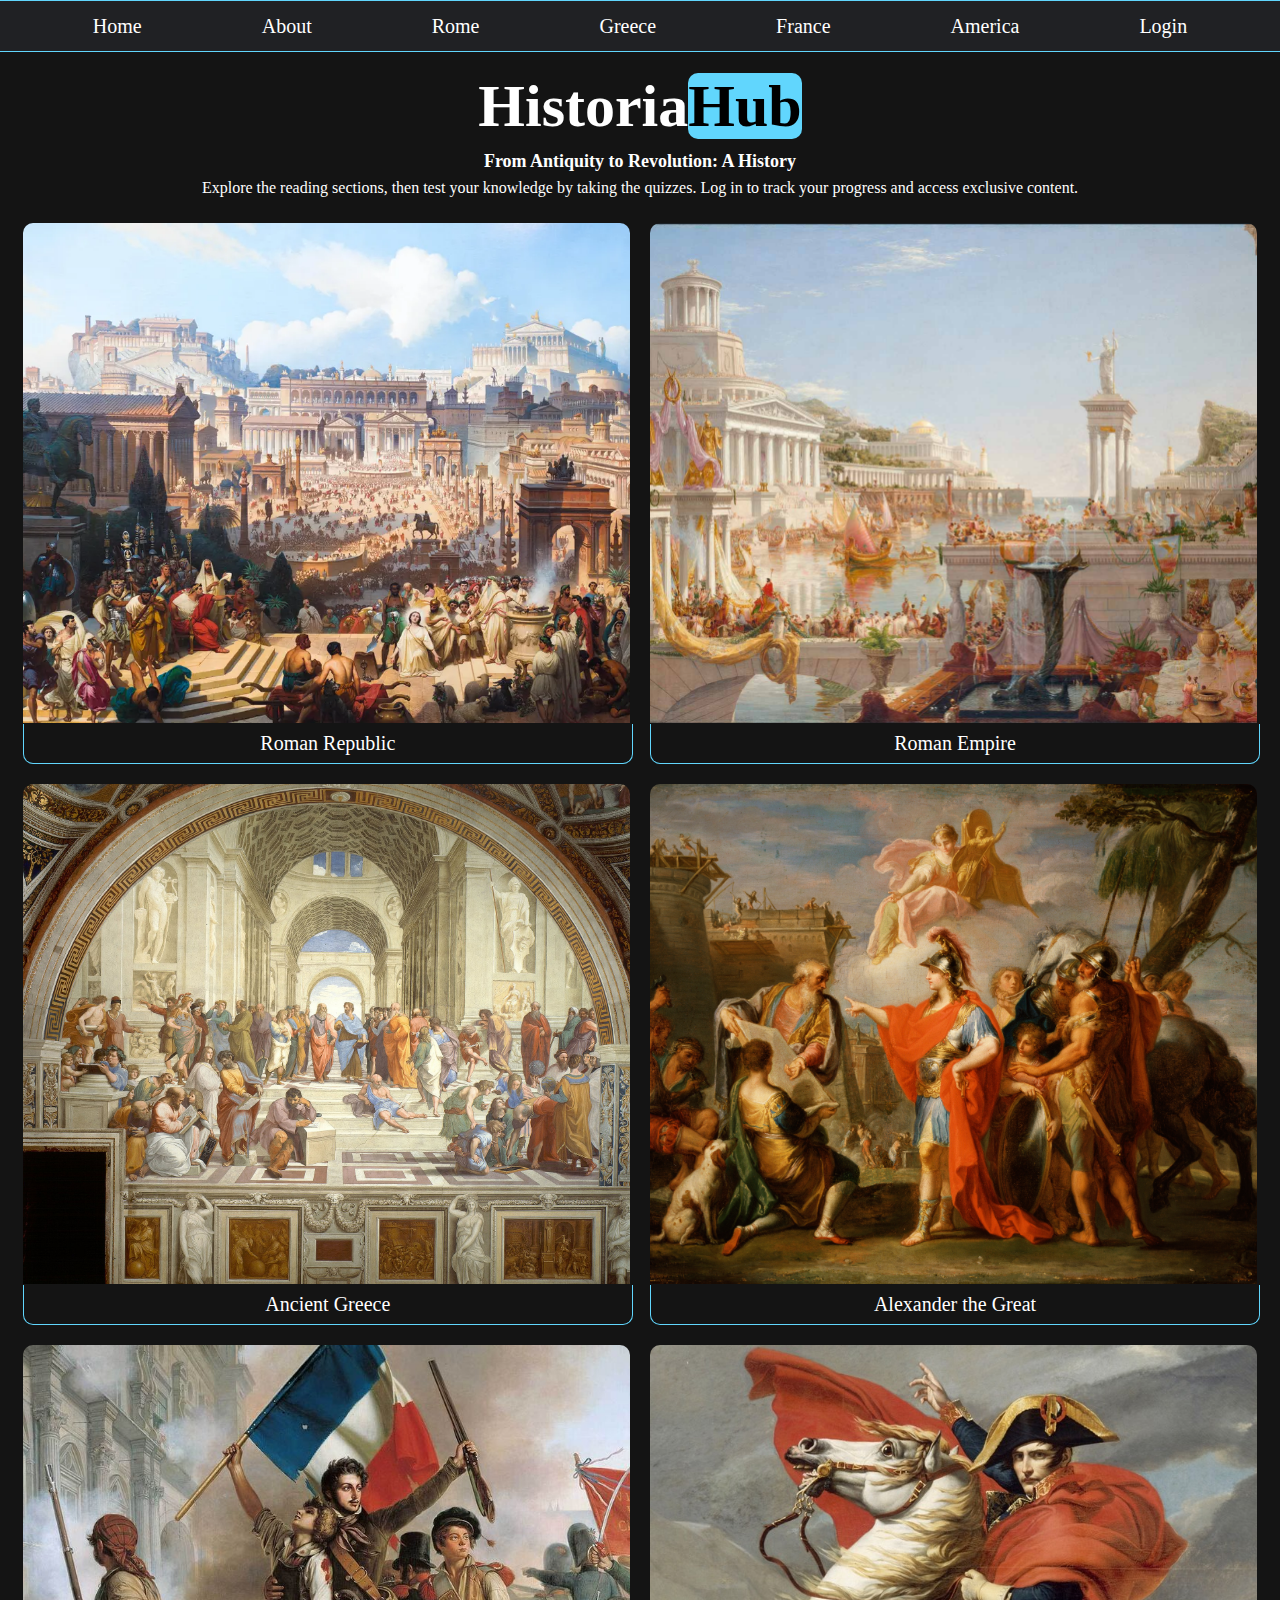
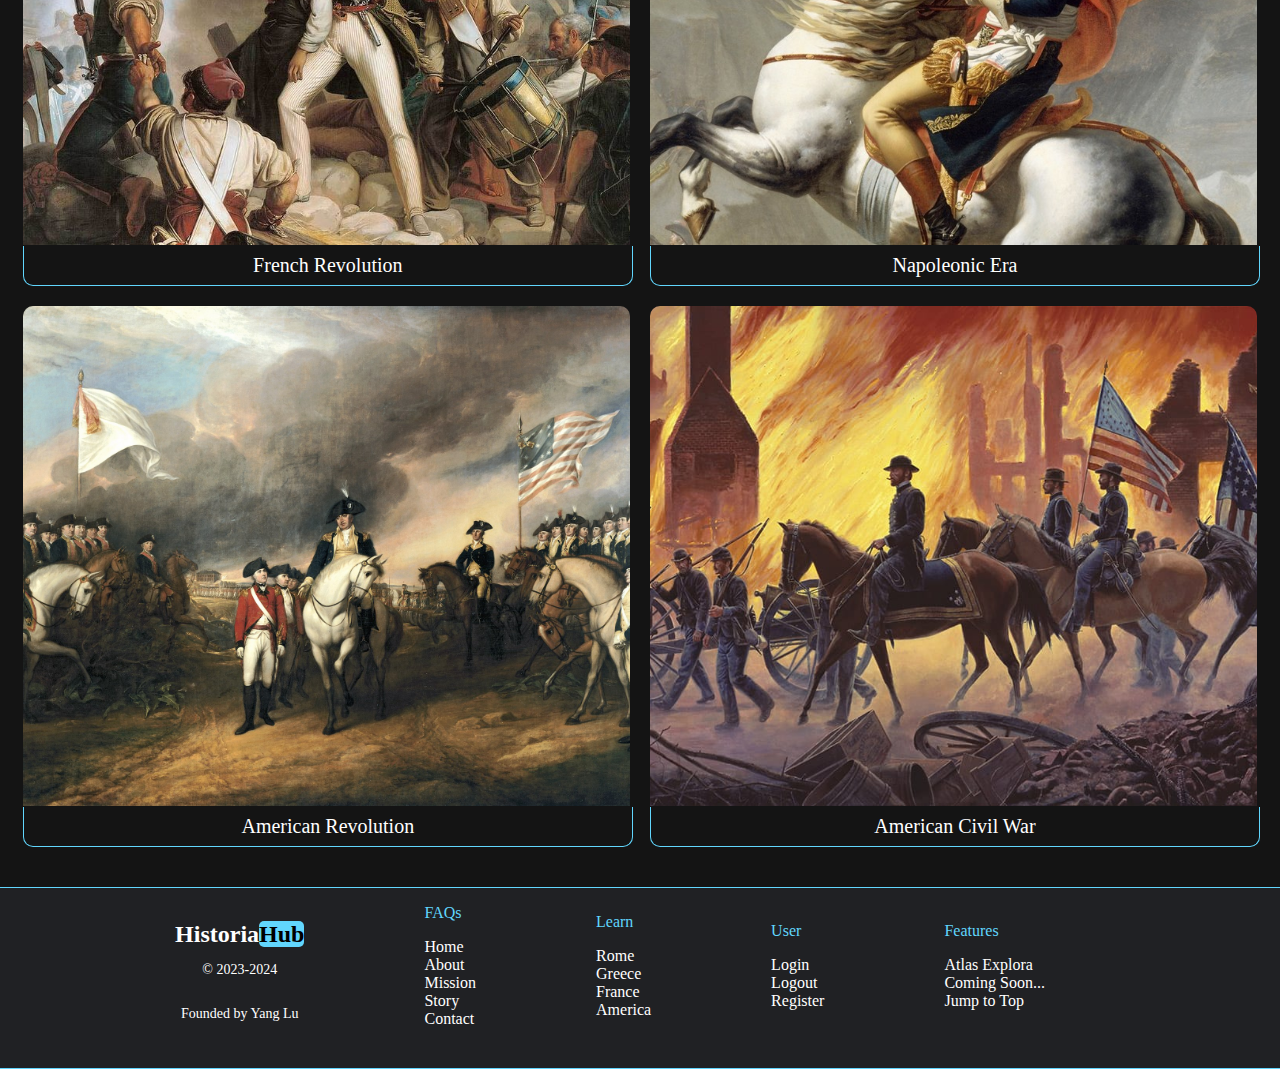
==== index.html @ 6a1b604a "footer progress" ====
<!DOCTYPE html>
<html lang="en">
    <head>
        <title> HistoriaHub </title>
        <link rel="stylesheet" href="style.css">
        <meta charset="UTF-8"> 
        <meta name="viewport" content ="width=device-width, initial-scale=1.0">

    </head>
    <body>
        <div class="container">
            <div class="nav-bar">
                <a href="index.html"> Home </a>
                <a href="about.html">About</a>
                <a href="roman/roman.html"> Rome </a>
                <a href="greek/greek.html"> Greece </a>
                <a href="french/french.html"> France </a>
                <a href="usa/usa.html"> America </a>
                <a href="#"> Login </a>

            </div>

            <div class="title-container">
                <h1 id="historia">Historia<span>Hub</span></h1>
                <h4 id="underabout">From Antiquity to Revolution: A History</h4>
                <p id="descript">Explore the reading sections, then test your knowledge by taking the quizzes. Log in to track your progress and access exclusive content.</p>
            </div>

            <div class="image-container">
                <!-- Rome -->
                <div class="image-wrapper">
                  <a href="roman/roman.html" data-title="Roman Republic">
                    <img src="images/romerepublic.webp" alt="Roman History">
                    <div class="overlay"> Roman Republic</div>
                  </a>
                </div>
                <div class="image-wrapper">
                  <a href="roman/roman.html" data-title="Roman Empire">
                    <img src="images/romanempire.png" alt="Roman History">
                    <div class="overlay"> Roman Empire</div>
                  </a>
                </div>
                <!-- Greece -->
                <div class="image-wrapper">
                  <a href="greek/greek.html" data-title="Ancient Greece">
                    <img src="images/athensschool.jpg" alt="Greek History">
                    <div class="overlay"> Ancient Greece</div>
                  </a>
                </div>
                <div class="image-wrapper">
                  <a href="greek/greek.html" data-title="Alexander the Great">
                    <img src="images/alexander.jpg" alt="Greek History">
                    <div class="overlay">Alexander the Great</div>
                  </a>
                </div>
                <!-- France -->
                <div class="image-wrapper">
                  <a href="french/french.html" data-title="French Revolution">
                    <img src="images/frenchrevolution.jpg" alt="French History">
                    <div class="overlay">French Revolution</div>
                  </a>
                </div>
                <div class="image-wrapper">
                  <a href="french/french.html" data-title="Napoleon Bonaparte">
                    <img src="images/napoleonhorse.jpg" alt="French History">
                    <div class="overlay">Napoleonic Era</div>
                  </a>
                </div>
                <!-- USA -->
                <div class="image-wrapper">
                  <a href="usa/usa.html" data-title="American Revolution">
                    <img src="images/americanrevolution.jpg" alt="American Revolution">
                    <div class="overlay">American Revolution</div>
                  </a>
                </div>
                <div class="image-wrapper">
                  <a href="usa/usa.html" data-title="American Civil War">
                    <img src="images/civilwar.jpg" alt="American Civil War">
                    <div class="overlay">American Civil War</div>
                  </a>
                </div>
        
            </div>

            <div class="footer">
              <div class="logo-section">
                <a id="small-historia" href="index.html">Historia<span>Hub</span></a>
                <p>© 2023-2024</p>
                <p>Founded by Yang Lu</p>
              </div>
              
              <div class="footer-section">
                <p class="footer-title">FAQs</p>
                <a href="index.html">Home</a>
                <a href="about.html">About</a>
                <a href="about.html">Mission</a>
                <a href="about.html">Story</a>
                <a href="about.html">Contact</a>
              </div>

              <div class="footer-section">
                <p class="footer-title">Learn</p>
                <a href="roman/roman.html"> Rome </a>
                <a href="greek/greek.html"> Greece </a>
                <a href="french/french.html"> France </a>
                <a href="usa/usa.html"> America </a>
              </div>

              <div class="footer-section">
                <p class="footer-title">User</p>
                <a href="#">Login</a>
                <a href="#">Logout</a>
                <a href="#">Register</a>
              </div>

              <div class="footer-section">
                <p class="footer-title">Features</p>
                <a href="#">Atlas Explora</a>
                <a href="#">Coming Soon...</a>
                <a href="index.html">Jump to Top</a>
              </div>
              

            </div>

        </div>

        <script src="script.js"></script>
    </body>


</html>
---- style.css ----
body{
    background-color: #141414;
    font-family: Times New Roman;
    margin: 0;
    padding: 0;
}


.nav-bar{
    color: white;
    display: flex;
    justify-content: center;
    align-items: center;
    background-color: rgb(32, 33, 36);
    margin: 0px;
    padding: 0;
    width: 100%;
    height: 50px;
    border: 1px solid rgb(97, 214, 253);
    border-left: none;
    border-right: none;

}

.nav-bar a{
    margin-left: 50px;
    margin-right: 50px;
    font-size: 20px;
    padding: 10px;
    color: white; 
    text-decoration: none; /*remove underline*/
    border-radius: 10px;
}

@media screen and (max-width: 768px) {
  .nav-bar a {
    margin: 10px;
    font-size: 16px;
    padding: 8px;
  }
  .nav-bar {
    flex-wrap: wrap;
    height: auto;
  }
}

active,.nav-bar a:hover{
    background-color:rgb(97, 214, 253);
    color: black;
}

.title{
  text-align: left;
  display: flex;
  justify-content: center;
  align-items: center;
  color: white;
}

.title-container{
    text-align: center;
    justify-content: center;
    align-items: center;
    color: white;
    padding-top: 0;
    margin-top: -20px;
    
}

#historia{
    font-size: 60px;
    color: white;
    margin-bottom: 10px;
}

#historia span{
    background-color: rgb(97, 214, 253);
    color: black;
    border-radius: 10px;
}

#underabout{
    margin-top: 0;
    margin-bottom: 0;
    font-size: 18px;
}

#descript{
  margin-top: 7px;
  font-size: 16px;
}

.container {
    margin: 0;
    padding: 0;
  }
  
  .image-container {
    display: flex;
    flex-wrap: wrap;
    justify-content: center;
    align-items: flex-start;
    margin-bottom: 30px;
  }
  
  .image-wrapper {
    position: relative;
    width: 49%;
    padding: 10px;
    box-sizing: border-box;
    text-align: center;
    text-decoration: none;
    transition: transform 0.5s;
    
  }
  
  .image-wrapper img {
    max-width: 100%;
    max-height: 100%;
    object-fit: cover;
    width: 100%;
    height: 500px;
    border-radius: 10px 10px 0px 0px;
    transition: filter 0.5s;
    
  }
  
  .image-wrapper:hover img {
    filter: brightness(130%);
  }

  .image-wrapper:hover{
    transform: scale(1.025);
    
  }

  .image-wrapper a{
    text-decoration: none;
    transition: transform 0.5s;
  }
  
  .overlay {
    position: relative;
    bottom: 0;
    width: 97.5%;
    height: 10%;
    background-color: transparent;
    border: 1px solid rgb(97, 214, 253);
    color: white;
    padding: 8px;
    font-size: 20px;
    border-radius: 0px 0px 10px 10px;
    display: flex;
    align-items: center;
    justify-content: center;
    text-align: center;
    margin-top: -3px;
    border-top: none;
    
}

.image-wrapper:hover .overlay {
    color: rgb(97, 214, 253);
  }
  
  /* ABOUT SECTION */

#main-about{
  margin-left: 130px;
  font-size: 38px;
  color: rgb(97, 214, 253);
  padding-top: 0;
  padding-bottom: 0;
  margin-top: -20px;
}

.about-title{
    text-align: left;
    color: rgb(97, 214, 253);
    line-height: 1;
    font-size: 33px;
}

.about-us{
  margin-left: 130px;
  margin-right: 130px;
  color: white;
  font-size: 18px;
  margin-bottom: 70px;
  margin-top: -20px;
  line-height: 2; /* double spacing */
}

.incentives, .contact{
  line-height: 1;
}

/* END OF ABOUT SECTION */

/* FOOTER SECTION */

.footer{
  background-color: rgb(32, 33, 36);
  display: flex;
  justify-content: center;
  align-items: center;
  border: 1px solid rgb(97, 214, 253);
  border-left: none;
  border-right: none;
}

.footer-section{
  display: flex;
  flex-direction: column;
  justify-content: center;
  align-items: left;
  height: 100%;
  margin-right: 60px;
  margin-left: 60px;
  margin-bottom: 40px;
  color: white;
  
  
}

.footer-section a{
  color: white;
  text-decoration: none;
}

.footer-section a:hover{
  color: rgb(97, 214, 253);
  
}

.footer-title{
  color: rgb(97, 214, 253);
  
}

.logo-section{
  align-items: center;
  display: flex;
  flex-direction: column;
  color: white;
  margin-right: 60px;
  font-size: 14px;
}

#small-historia{
  font-size: 24px;
  color: white;
  text-decoration: none;
  font-weight: bold;
}

#small-historia span{
  background-color: rgb(97, 214, 253);
  color: black;
  border-radius: 5px;
  
}


/* END OF FOOTER SECTION */
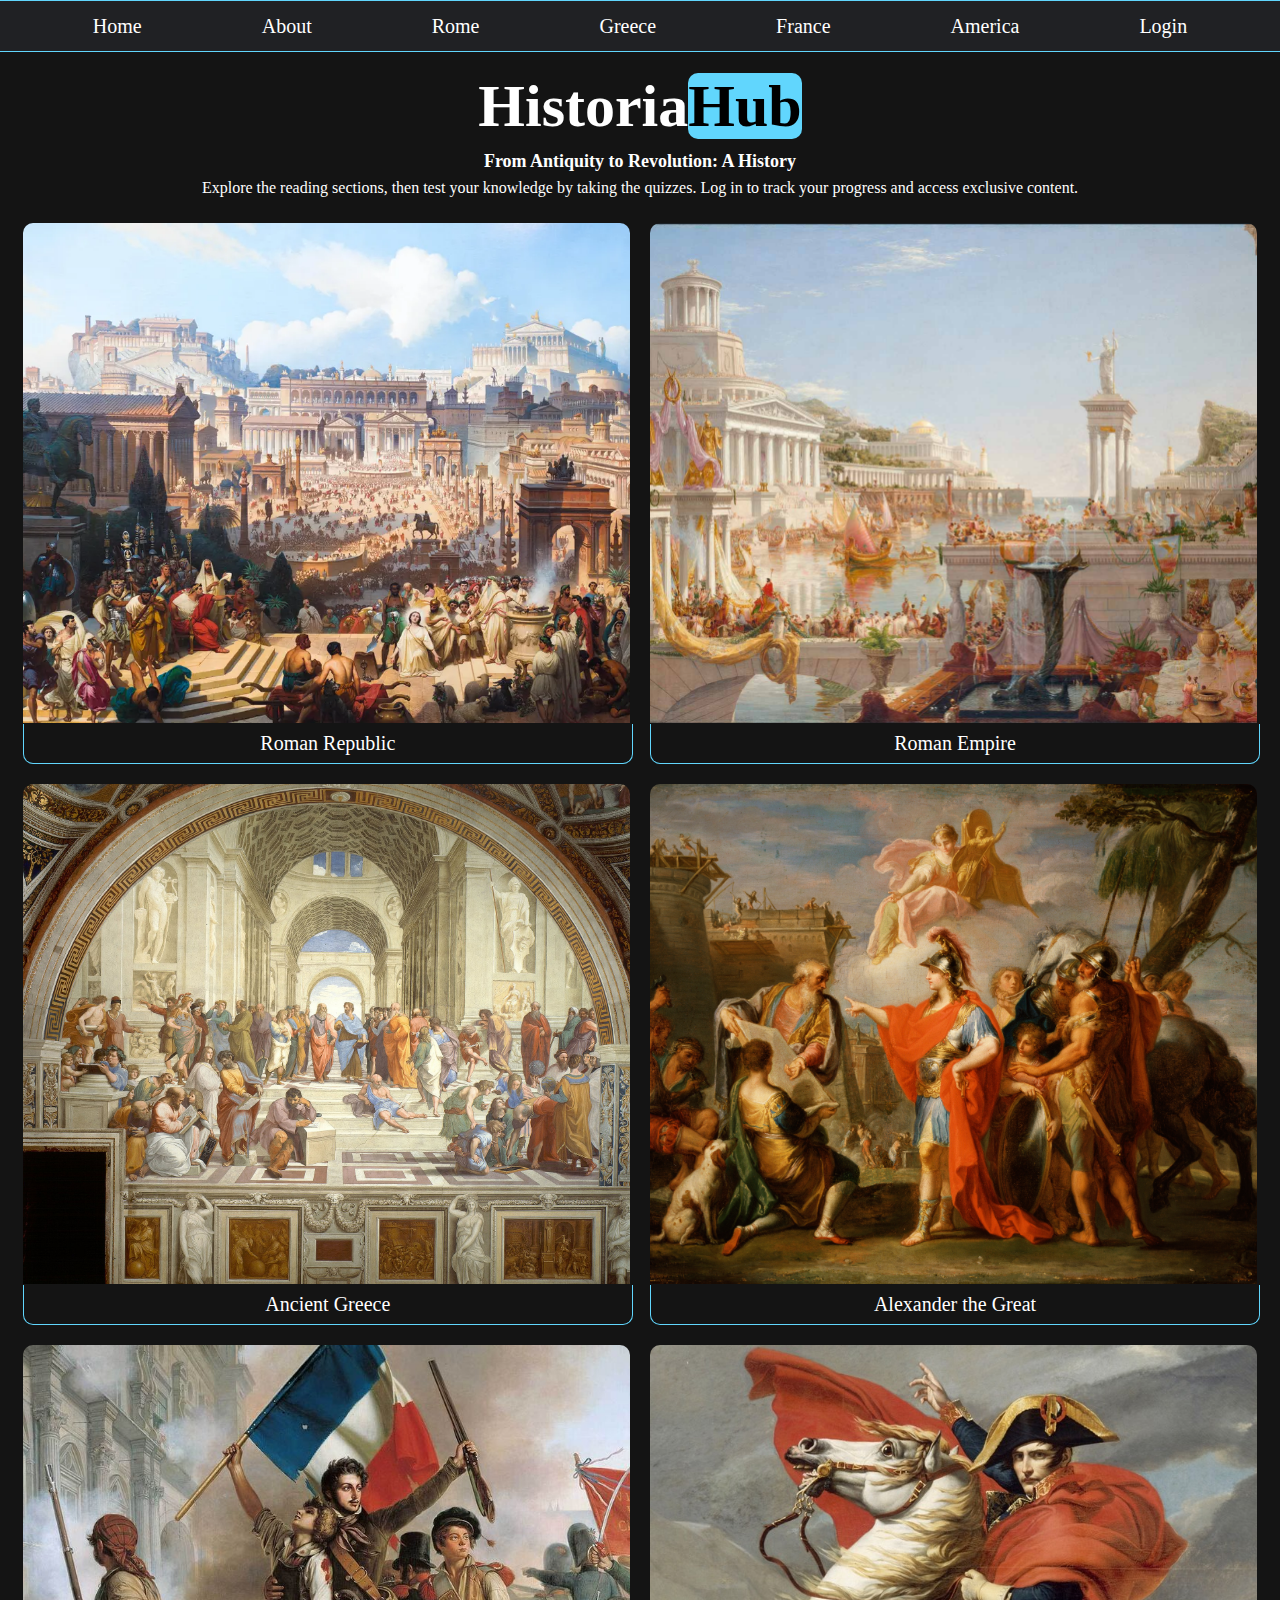
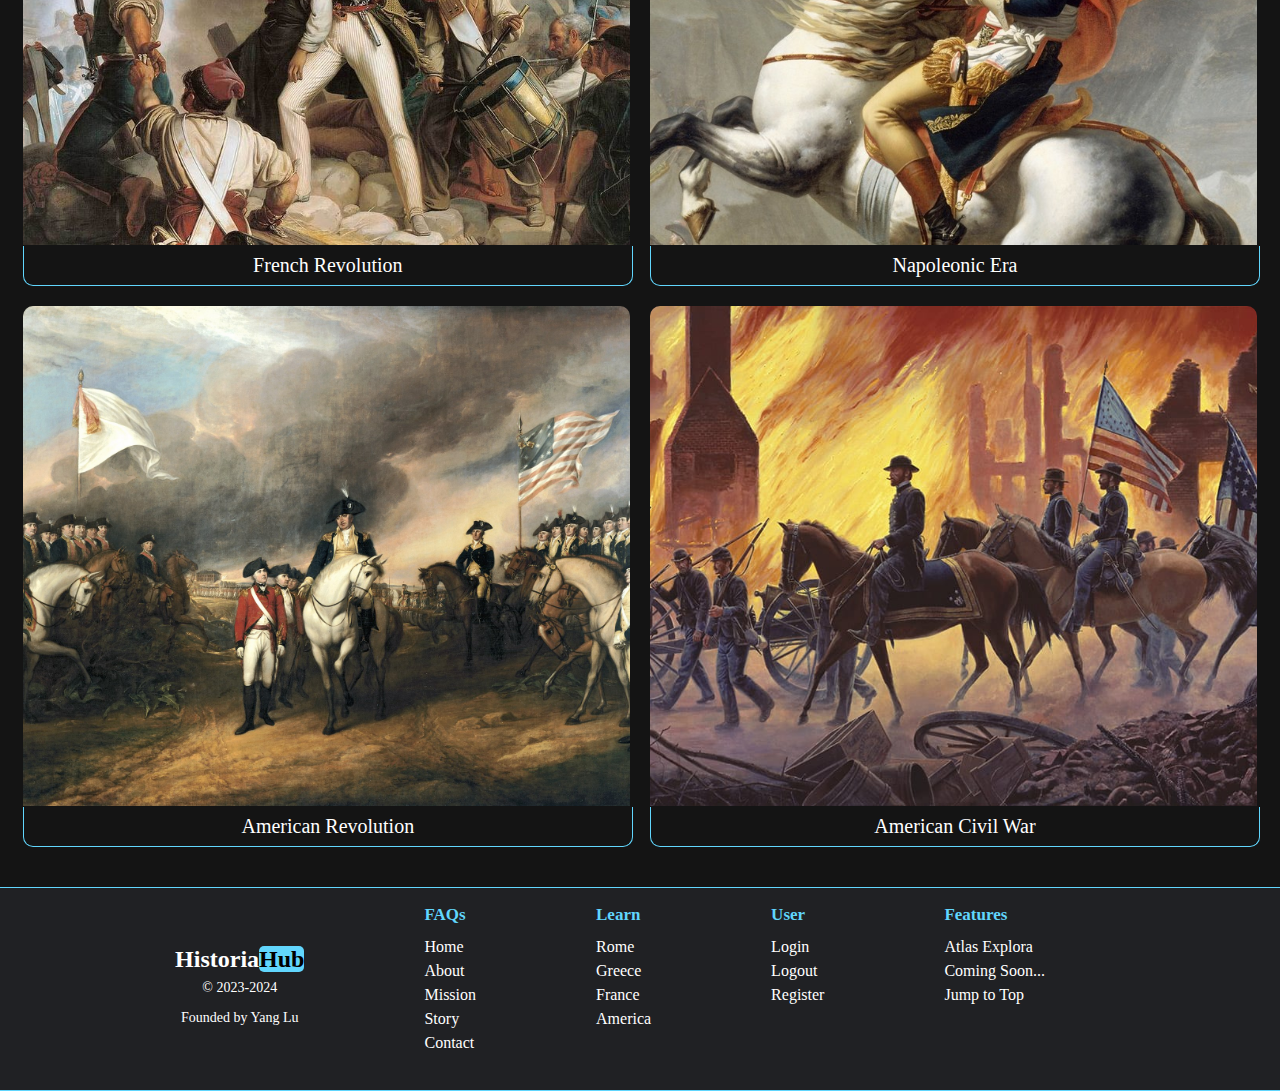
==== commit 4f73a155: "fin footer" ====
--- a/index.html
+++ b/index.html
@@ -115,7 +115,7 @@
 
               <div class="footer-section">
                 <p class="footer-title">Features</p>
-                <a href="#">Atlas Explora</a>
+                <a id="atlas-explora" href="#">Atlas Explora</a>
                 <a href="#">Coming Soon...</a>
                 <a href="index.html">Jump to Top</a>
               </div>
--- a/style.css
+++ b/style.css
@@ -203,7 +203,8 @@
   background-color: rgb(32, 33, 36);
   display: flex;
   justify-content: center;
-  align-items: center;
+  /* align-items: center; */
+  
   border: 1px solid rgb(97, 214, 253);
   border-left: none;
   border-right: none;
@@ -212,20 +213,21 @@
 .footer-section{
   display: flex;
   flex-direction: column;
-  justify-content: center;
   align-items: left;
   height: 100%;
   margin-right: 60px;
   margin-left: 60px;
-  margin-bottom: 40px;
-  color: white;
-  
+  margin-bottom: 35px;
+  color: white;
+  margin-top: 0px;
   
 }
 
 .footer-section a{
   color: white;
   text-decoration: none;
+  margin-top: 3px;
+  margin-bottom: 3px;
 }
 
 .footer-section a:hover{
@@ -235,16 +237,25 @@
 
 .footer-title{
   color: rgb(97, 214, 253);
-  
+  margin-bottom: 10px;
+  font-size: 17px;
+  font-weight: bold;
 }
 
 .logo-section{
   align-items: center;
   display: flex;
+  justify-content: center;
   flex-direction: column;
   color: white;
   margin-right: 60px;
   font-size: 14px;
+  
+}
+
+.logo-section p{
+  margin-top: 7px;
+  margin-bottom: 7px;
 }
 
 #small-historia{
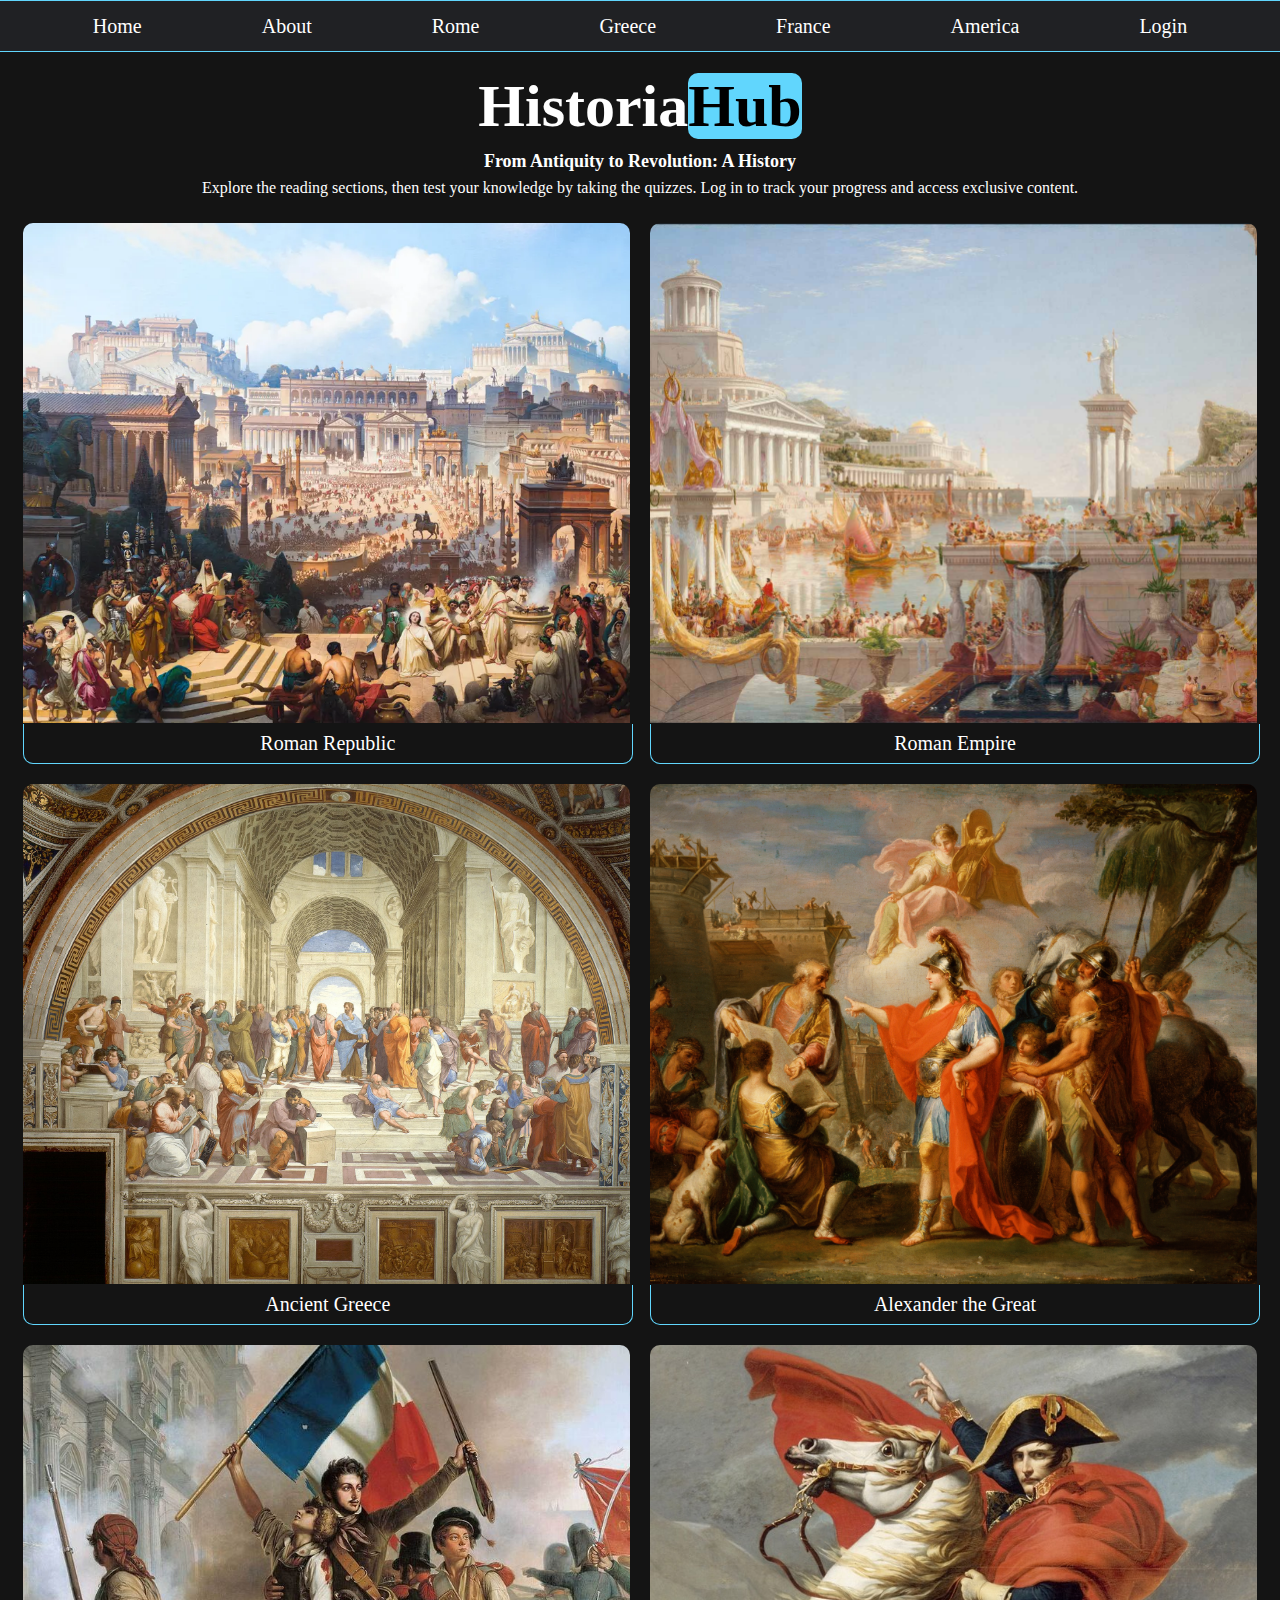
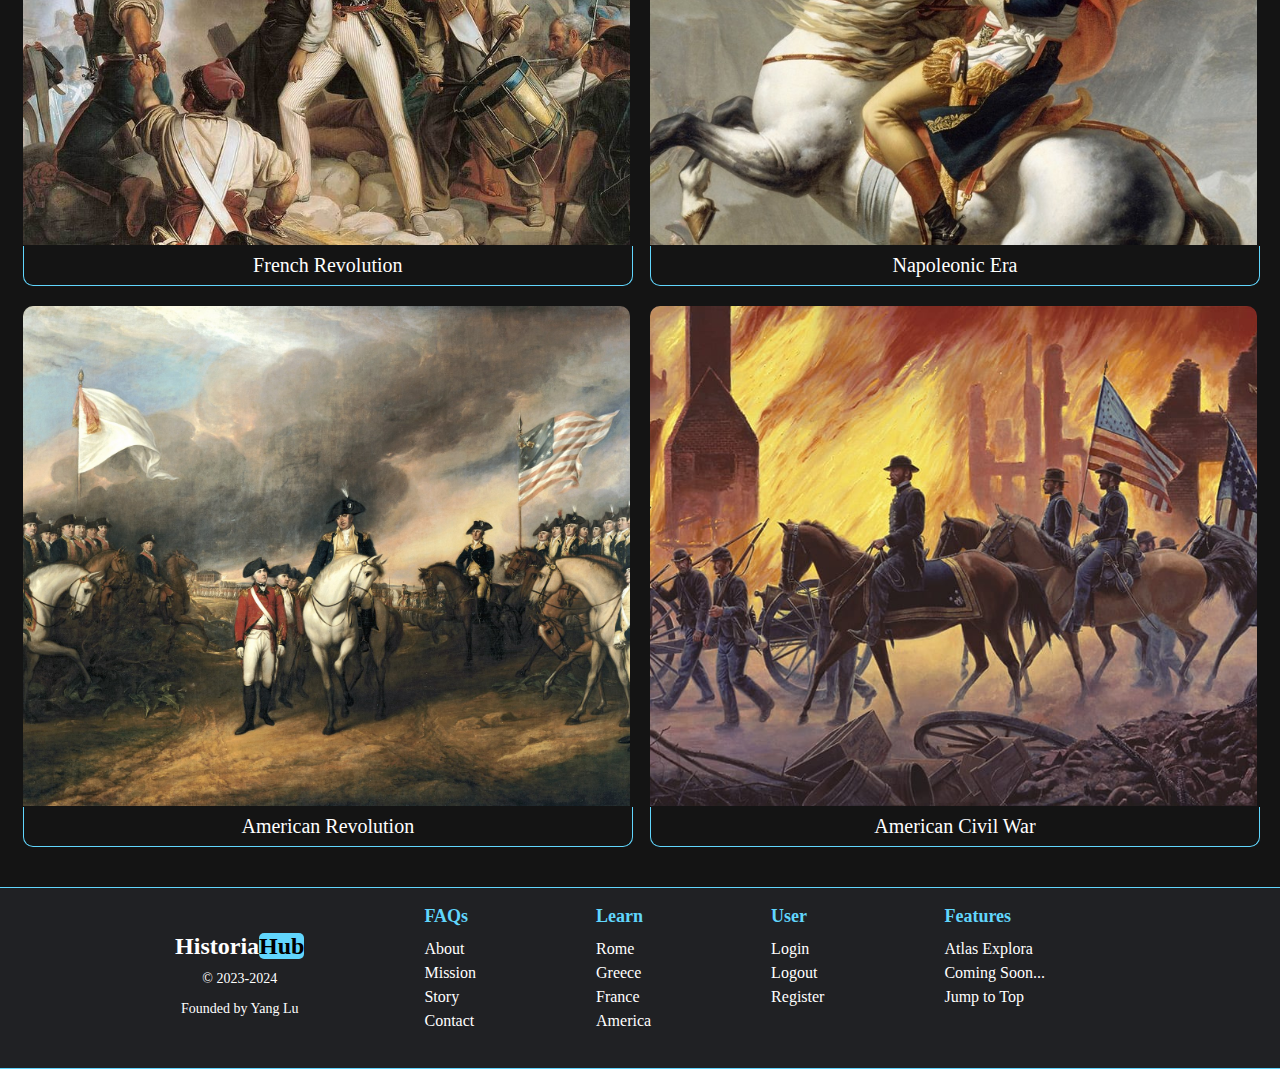
==== commit 1dcc537d: "added sections href" ====
--- a/index.html
+++ b/index.html
@@ -91,11 +91,10 @@
               
               <div class="footer-section">
                 <p class="footer-title">FAQs</p>
-                <a href="index.html">Home</a>
                 <a href="about.html">About</a>
-                <a href="about.html">Mission</a>
-                <a href="about.html">Story</a>
-                <a href="about.html">Contact</a>
+                <a href="about.html#mission">Mission</a>
+                <a href="about.html#story">Story</a>
+                <a href="about.html#contact">Contact</a>
               </div>
 
               <div class="footer-section">
--- a/style.css
+++ b/style.css
@@ -228,6 +228,7 @@
   text-decoration: none;
   margin-top: 3px;
   margin-bottom: 3px;
+  font-size: 16px;
 }
 
 .footer-section a:hover{
@@ -238,7 +239,7 @@
 .footer-title{
   color: rgb(97, 214, 253);
   margin-bottom: 10px;
-  font-size: 17px;
+  font-size: 18px;
   font-weight: bold;
 }
 
@@ -263,6 +264,7 @@
   color: white;
   text-decoration: none;
   font-weight: bold;
+  margin-bottom: 4px;
 }
 
 #small-historia span{
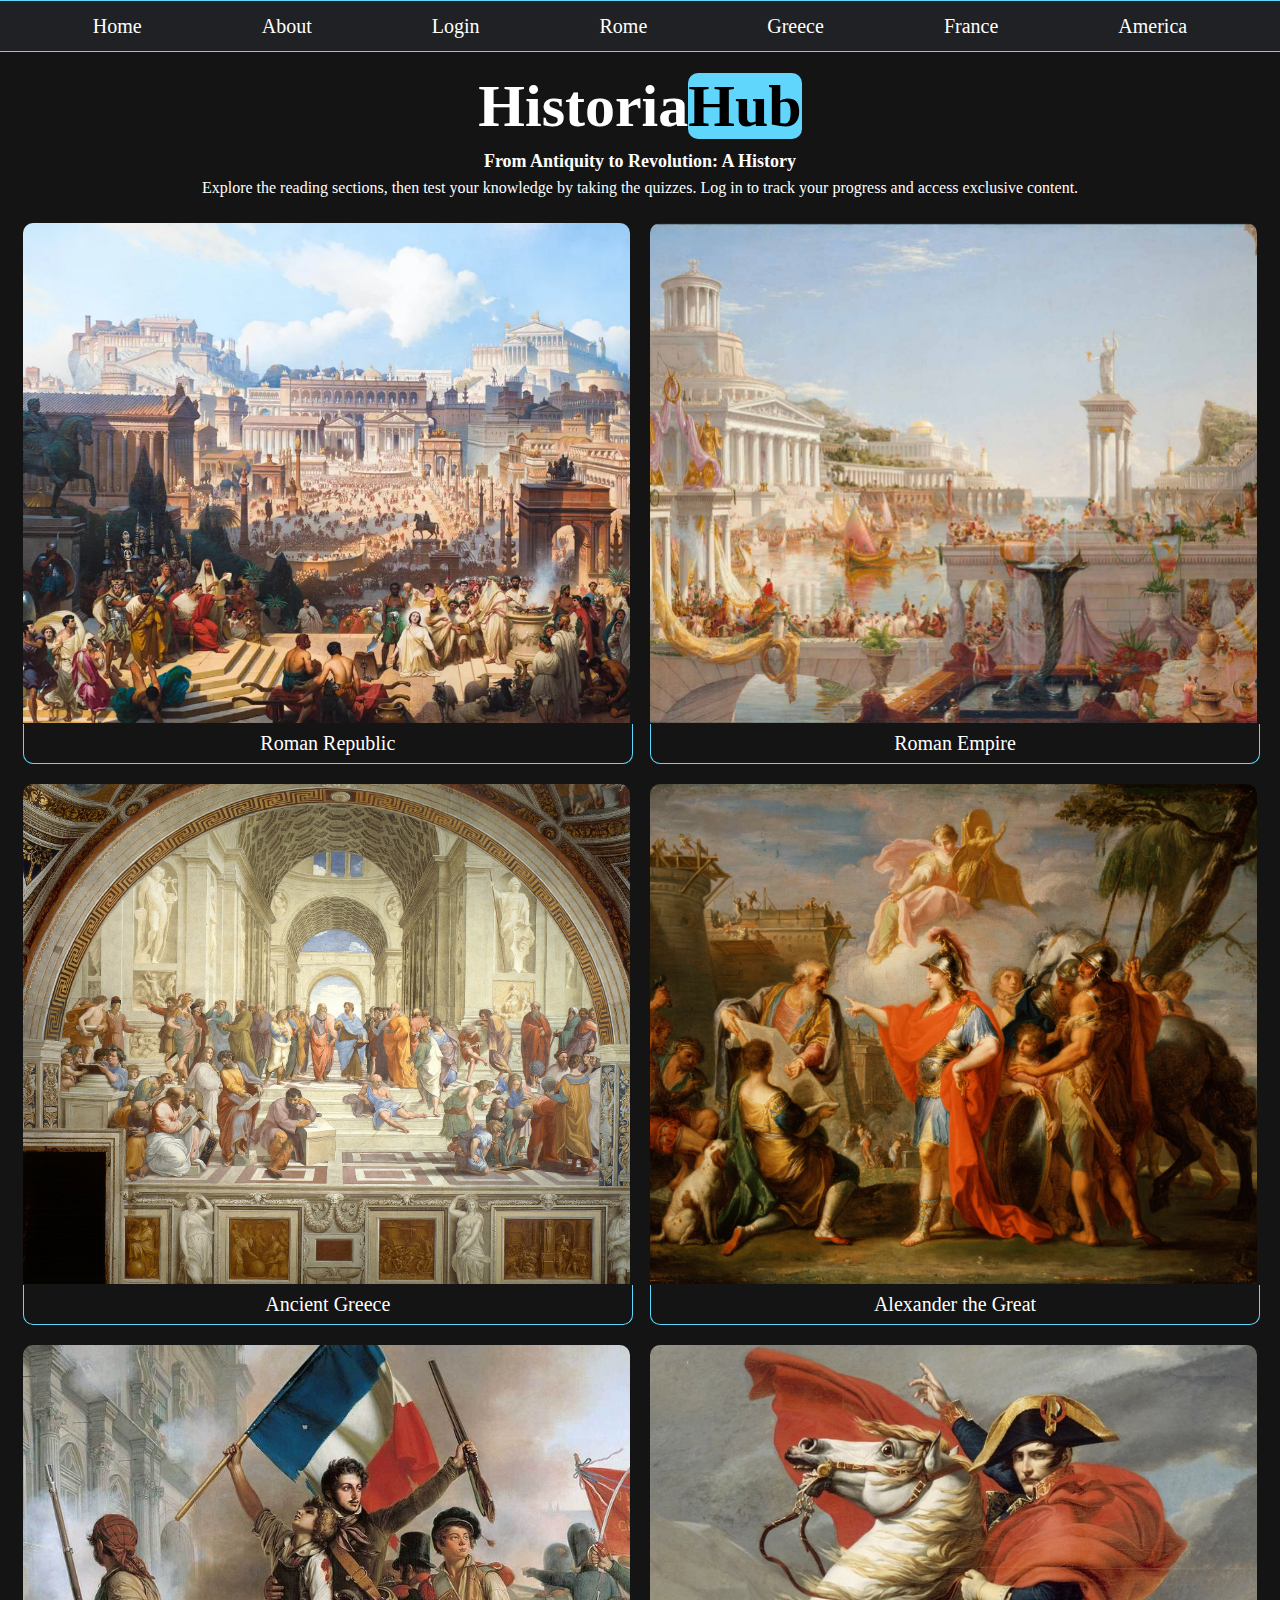
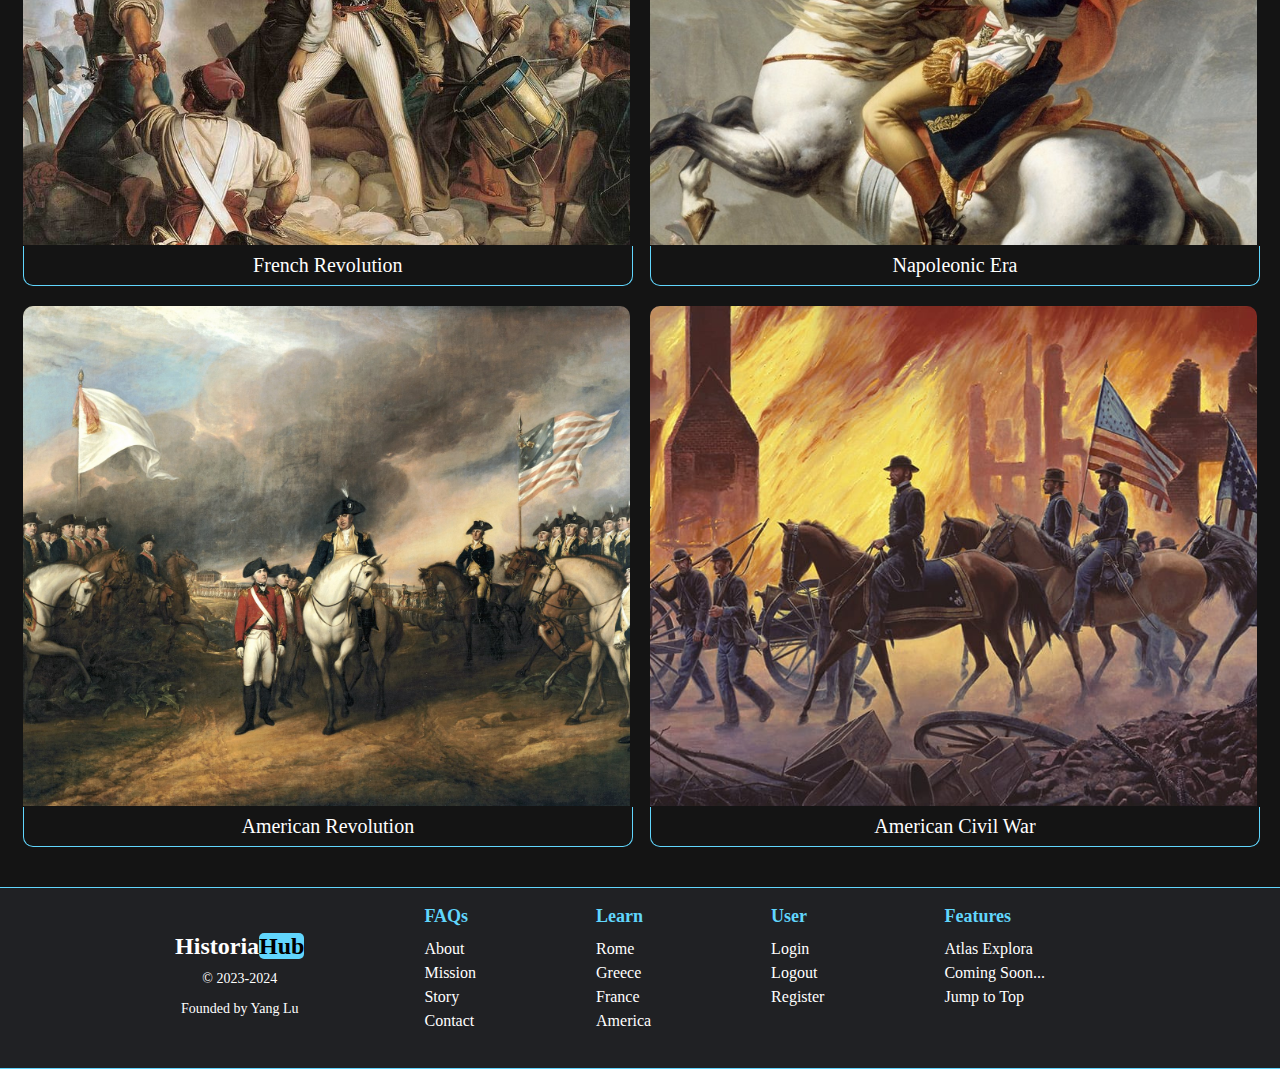
==== commit 30c91459: "fixed navbar" ====
--- a/index.html
+++ b/index.html
@@ -12,11 +12,12 @@
             <div class="nav-bar">
                 <a href="index.html"> Home </a>
                 <a href="about.html">About</a>
+                <a href="#"> Login </a>
                 <a href="roman/roman.html"> Rome </a>
                 <a href="greek/greek.html"> Greece </a>
                 <a href="french/french.html"> France </a>
                 <a href="usa/usa.html"> America </a>
-                <a href="#"> Login </a>
+                
 
             </div>
 
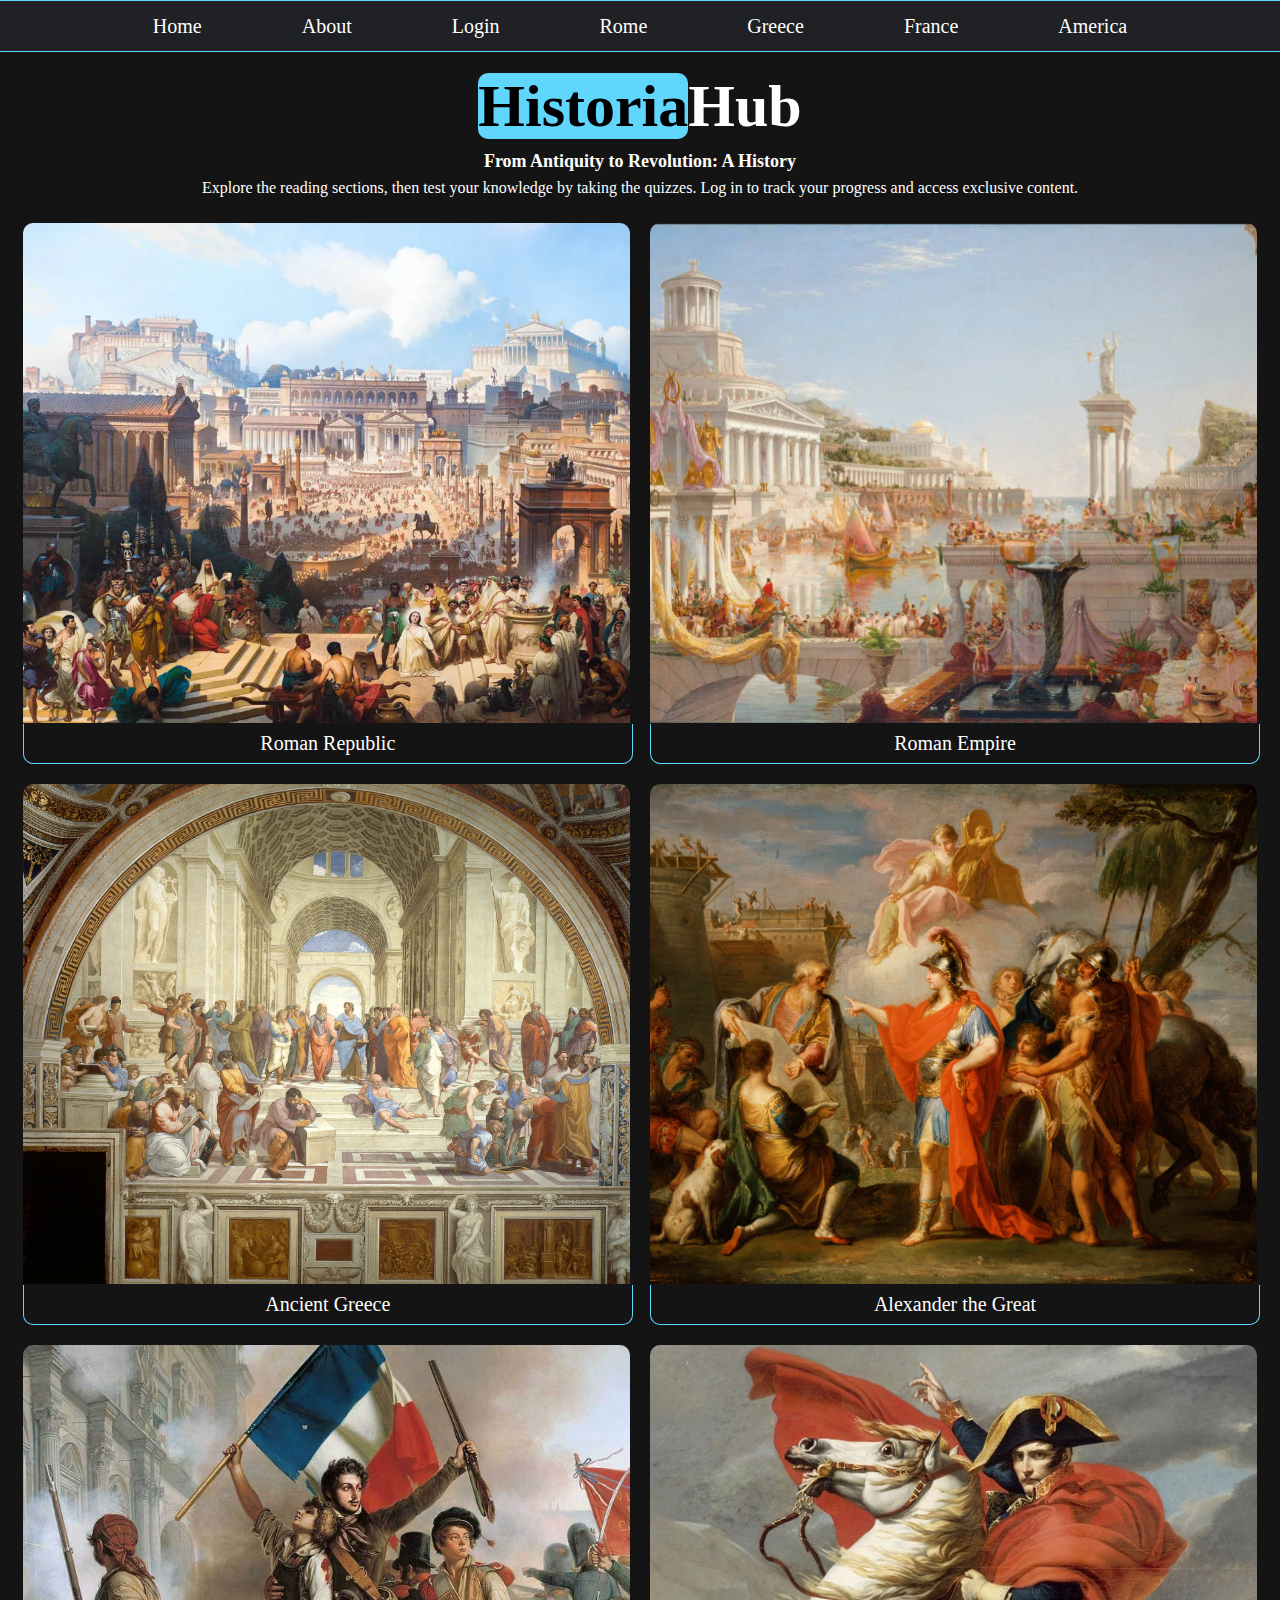
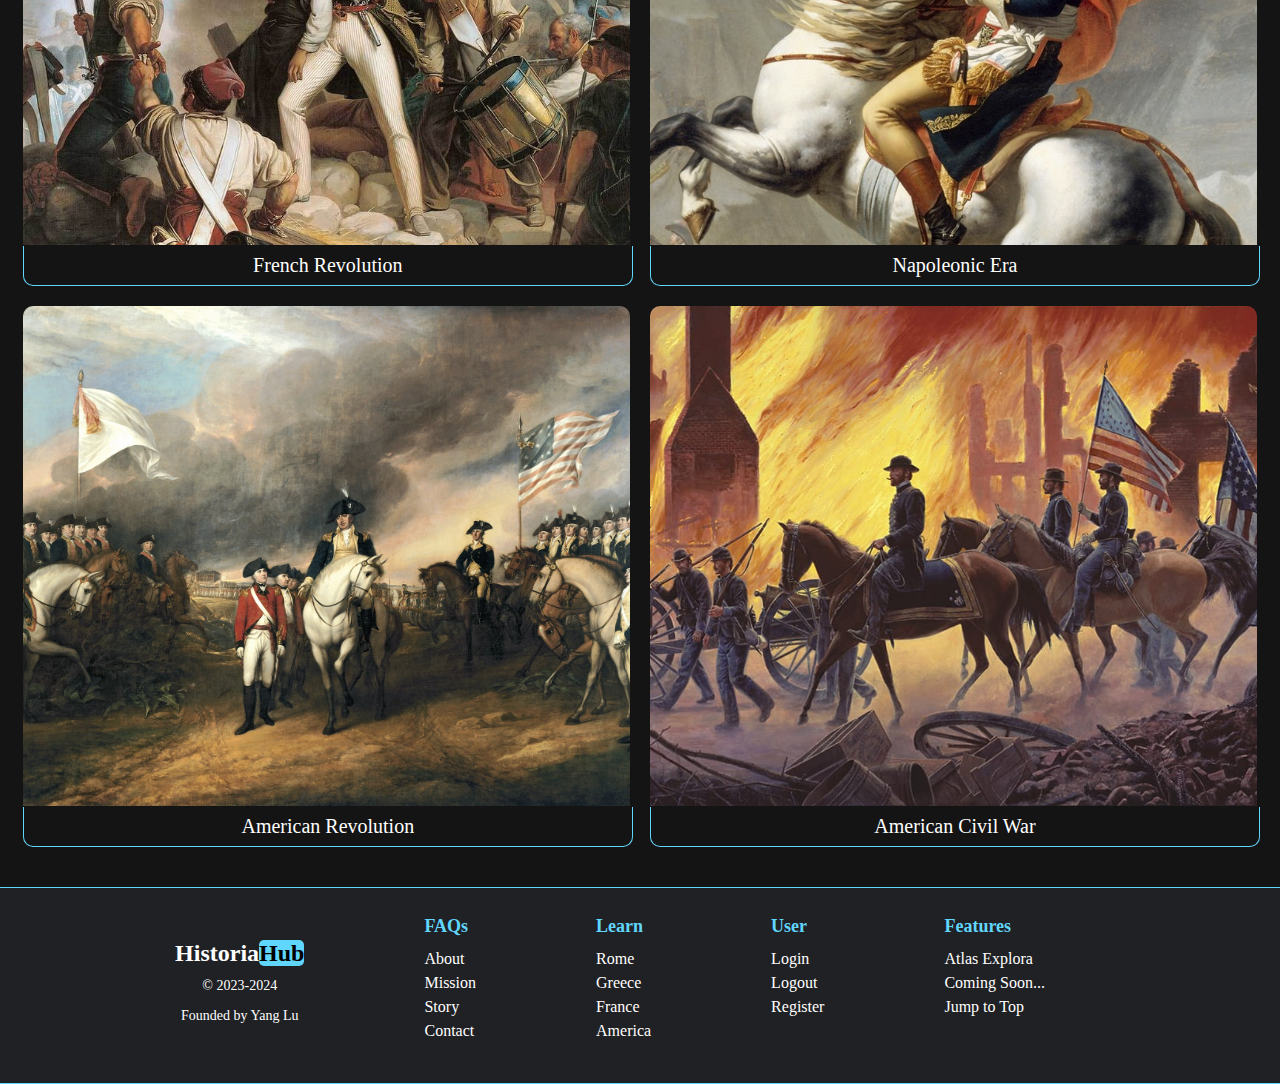
==== commit 5fc2cf6c: "fixed logo" ====
--- a/index.html
+++ b/index.html
@@ -22,7 +22,7 @@
             </div>
 
             <div class="title-container">
-                <h1 id="historia">Historia<span>Hub</span></h1>
+                <h1 id="historia"><span>Historia</span>Hub</h1>
                 <h4 id="underabout">From Antiquity to Revolution: A History</h4>
                 <p id="descript">Explore the reading sections, then test your knowledge by taking the quizzes. Log in to track your progress and access exclusive content.</p>
             </div>
--- a/style.css
+++ b/style.css
@@ -23,8 +23,8 @@
 }
 
 .nav-bar a{
-    margin-left: 50px;
-    margin-right: 50px;
+    margin-left: 40px;
+    margin-right: 40px;
     font-size: 20px;
     padding: 10px;
     color: white; 
@@ -195,6 +195,16 @@
   line-height: 1;
 }
 
+#linked-in{
+  text-decoration: none;
+  color: white;
+}
+
+#linkedin-image{
+  width: 25px;
+  height: 25px;
+}
+
 /* END OF ABOUT SECTION */
 
 /* FOOTER SECTION */
@@ -217,9 +227,9 @@
   height: 100%;
   margin-right: 60px;
   margin-left: 60px;
-  margin-bottom: 35px;
-  color: white;
-  margin-top: 0px;
+  margin-bottom: 40px;
+  color: white;
+  margin-top: 10px;
   
 }
 
@@ -259,6 +269,7 @@
   margin-bottom: 7px;
 }
 
+
 #small-historia{
   font-size: 24px;
   color: white;
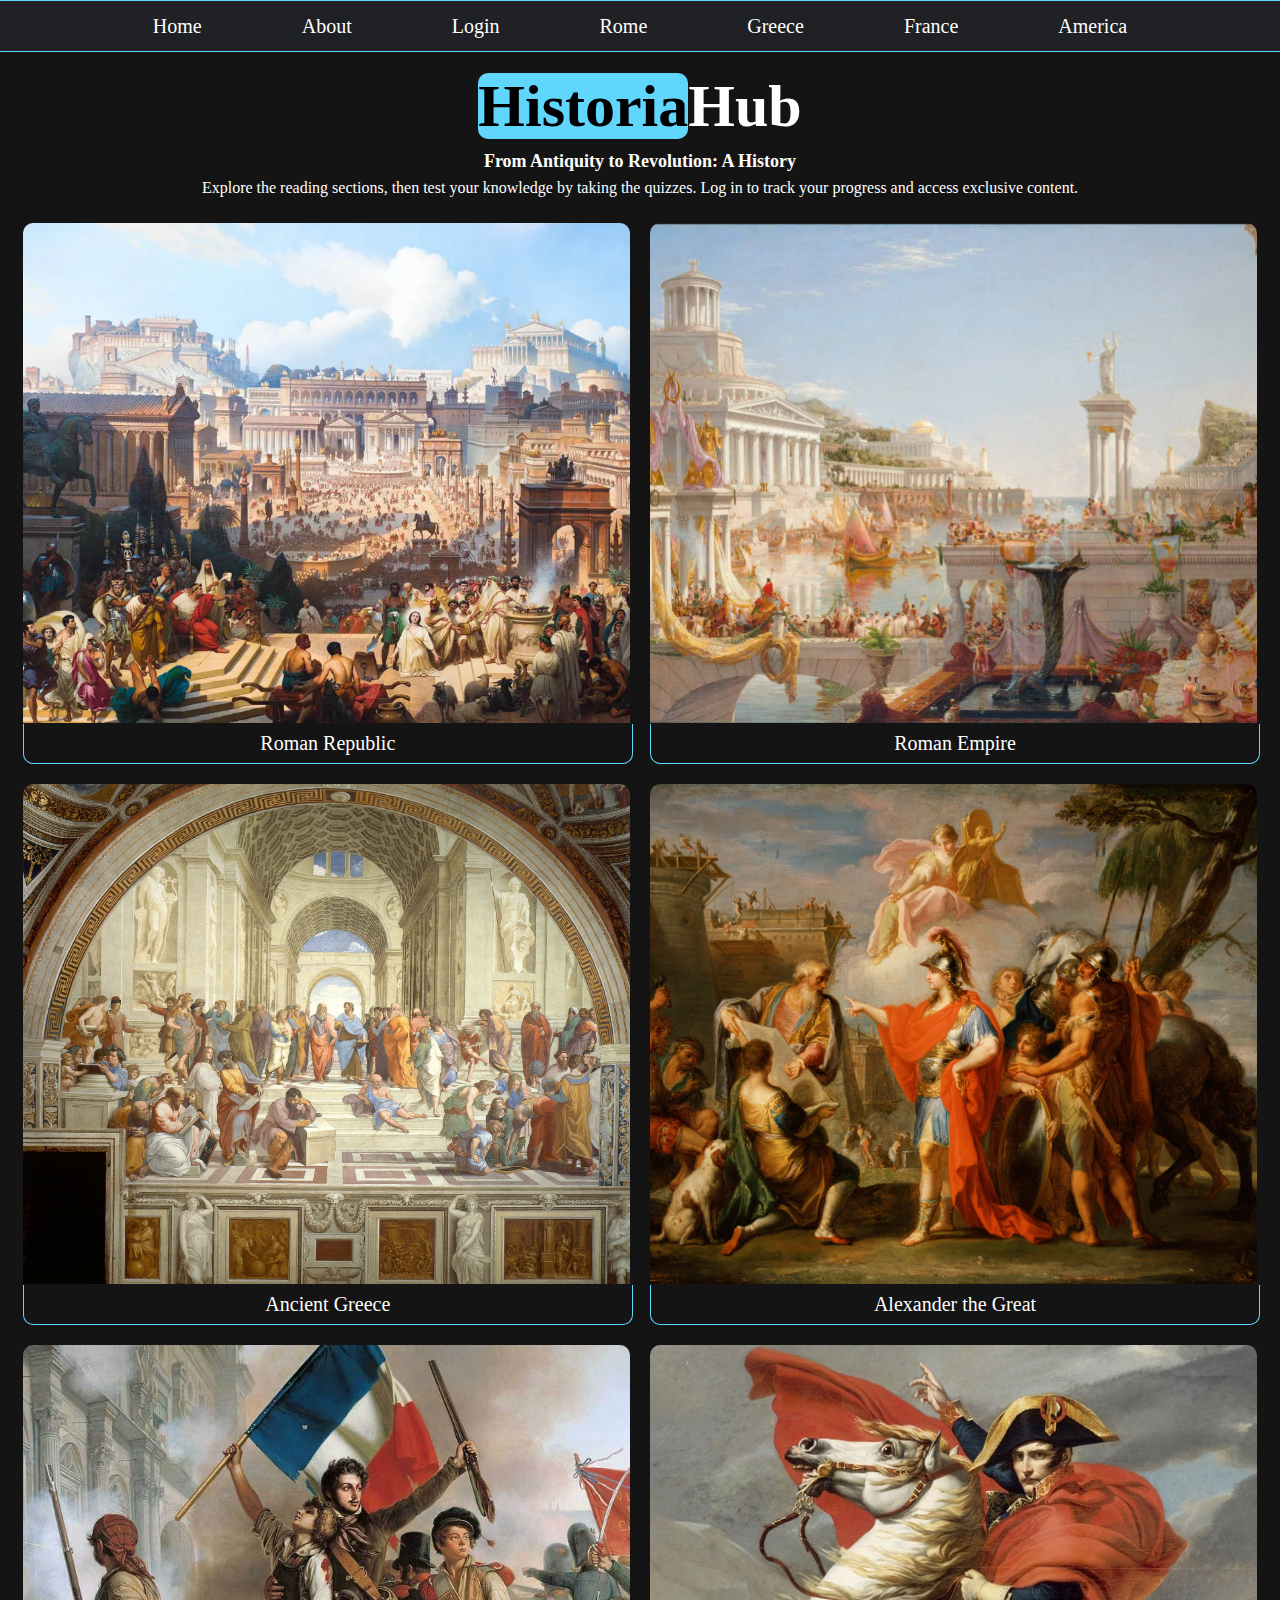
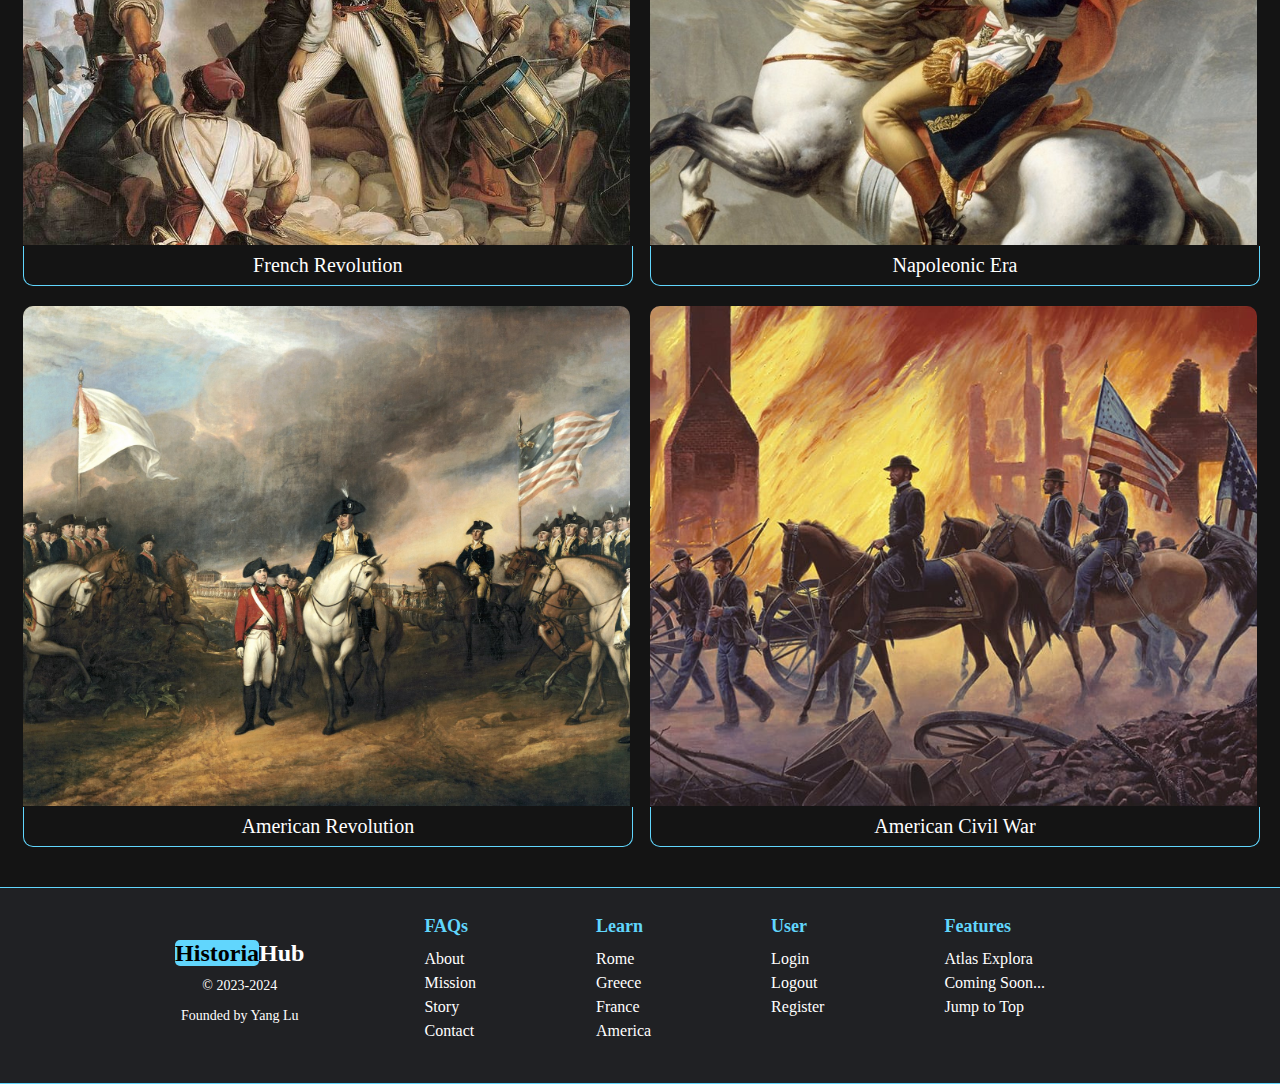
==== commit ef5a6222: "fixed logobottom" ====
--- a/index.html
+++ b/index.html
@@ -85,7 +85,7 @@
 
             <div class="footer">
               <div class="logo-section">
-                <a id="small-historia" href="index.html">Historia<span>Hub</span></a>
+                <a id="small-historia" href="index.html"><span>Historia</span>Hub</a>
                 <p>© 2023-2024</p>
                 <p>Founded by Yang Lu</p>
               </div>
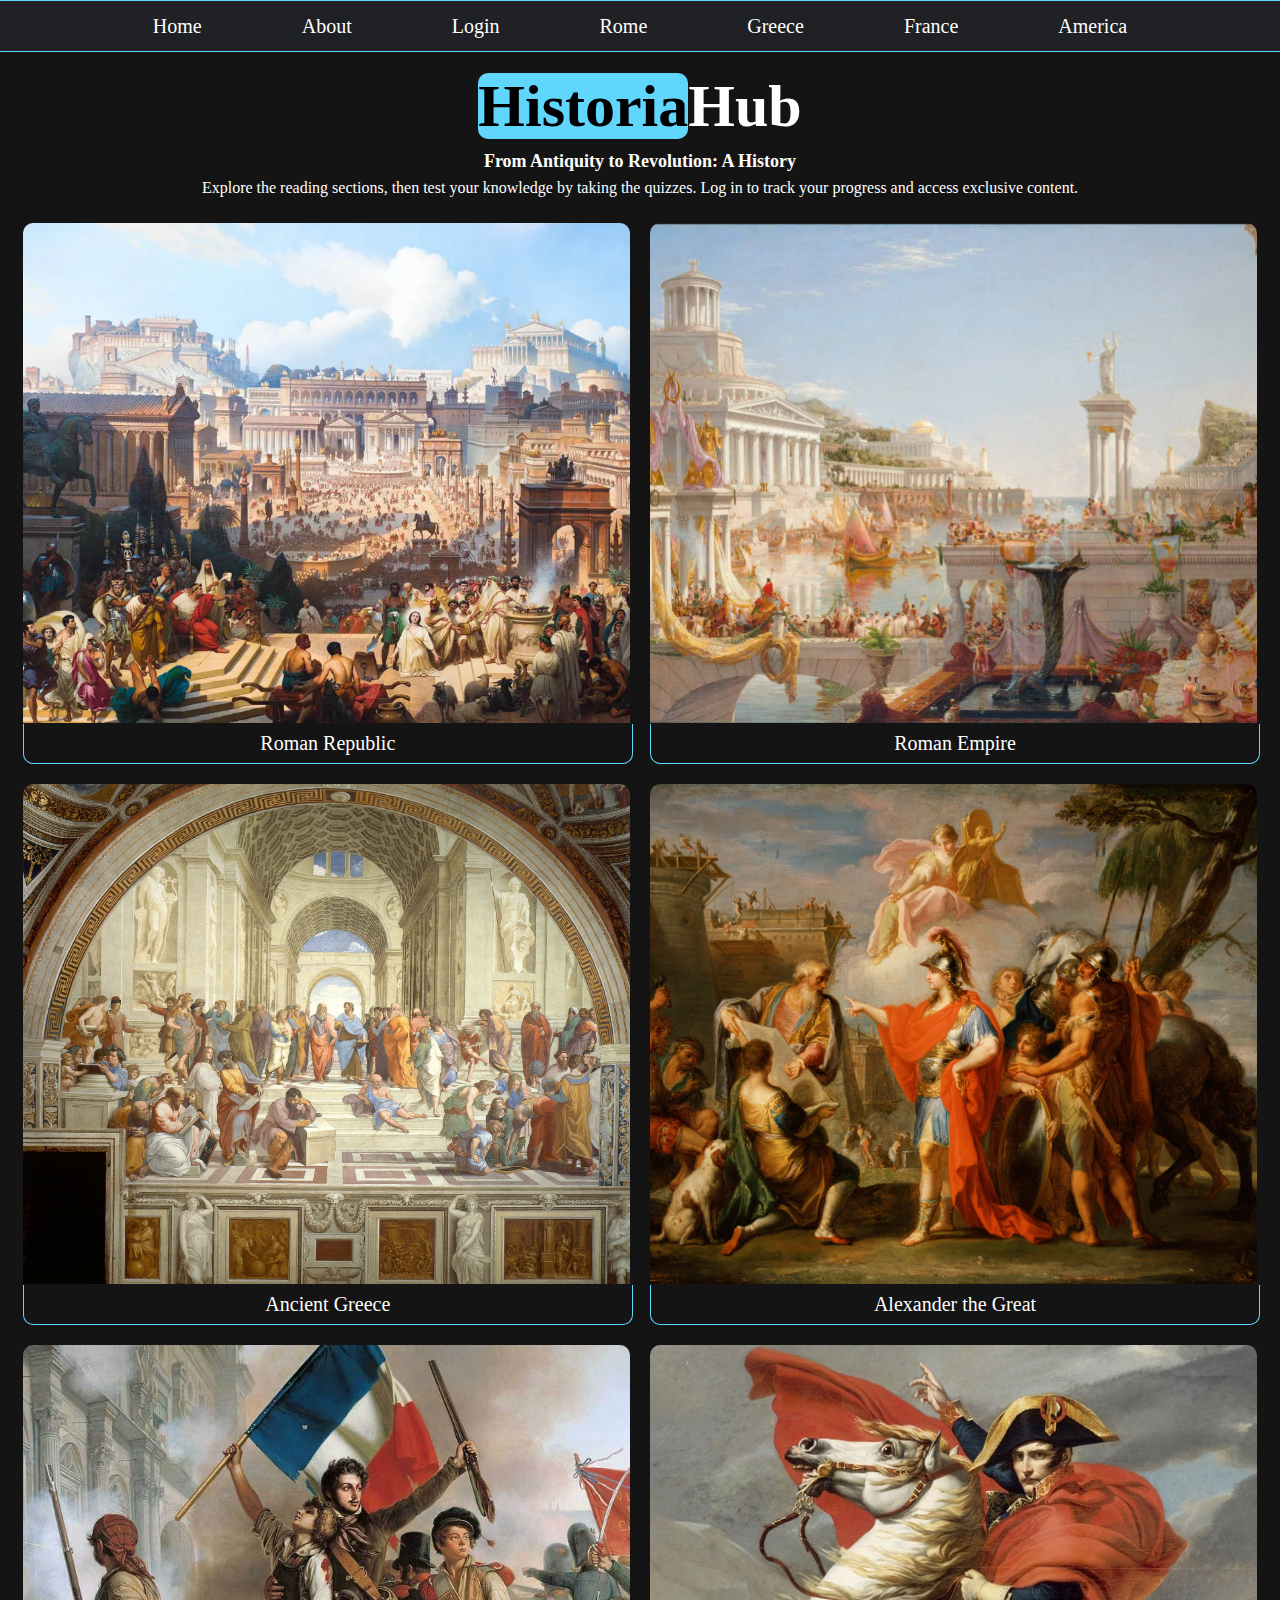
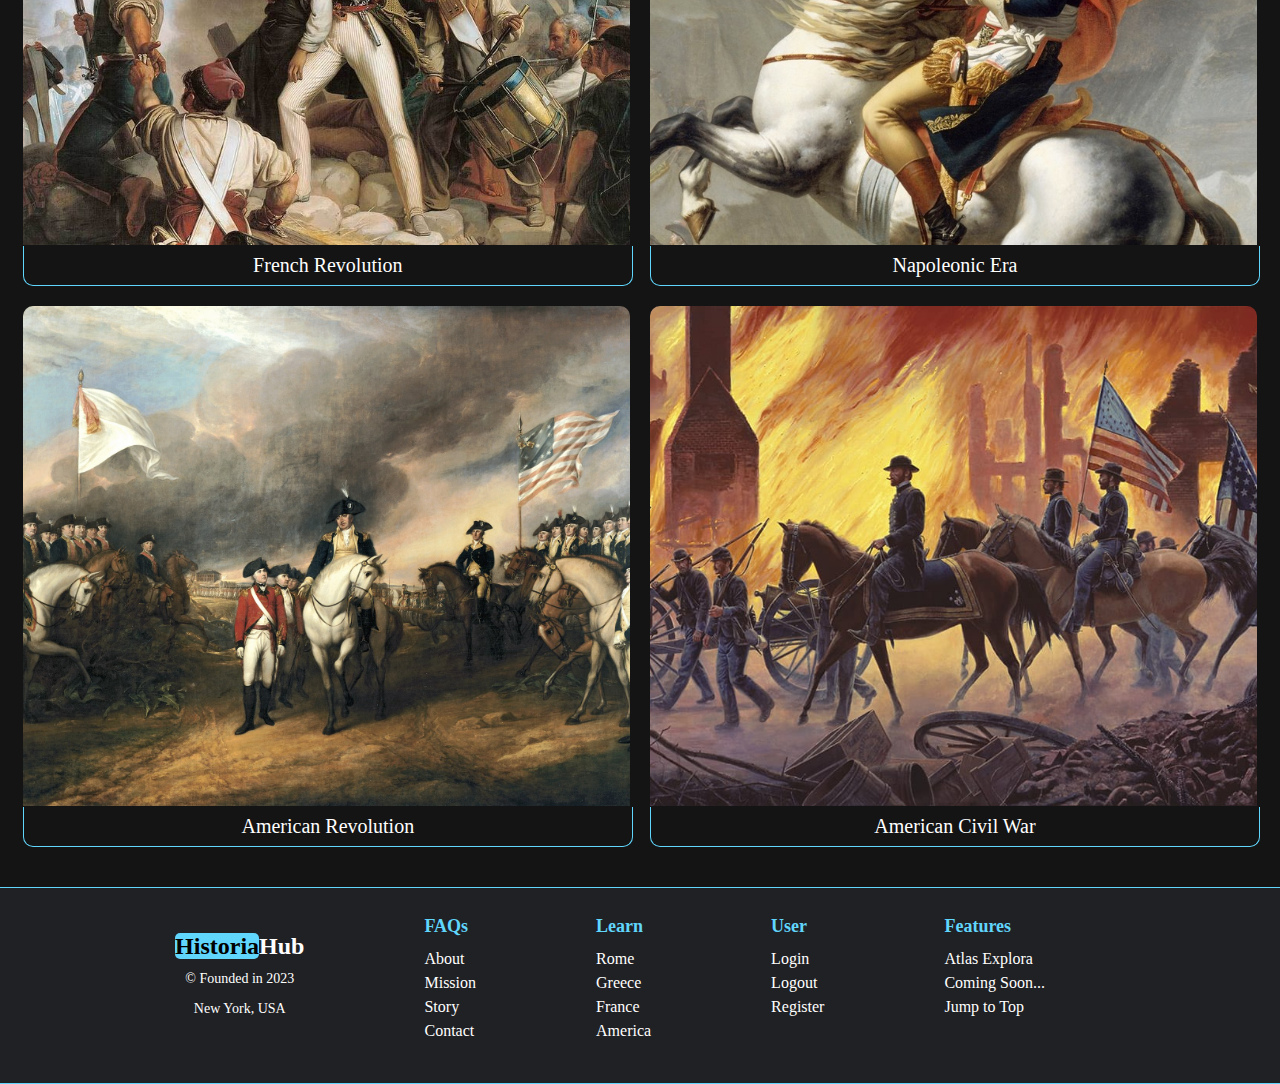
==== commit a77aa076: "fixed footer" ====
--- a/index.html
+++ b/index.html
@@ -86,8 +86,9 @@
             <div class="footer">
               <div class="logo-section">
                 <a id="small-historia" href="index.html"><span>Historia</span>Hub</a>
-                <p>© 2023-2024</p>
-                <p>Founded by Yang Lu</p>
+                <p>© Founded in 2023</p>
+                <p> New York, USA</p>
+                <p></p>
               </div>
               
               <div class="footer-section">
@@ -115,7 +116,7 @@
 
               <div class="footer-section">
                 <p class="footer-title">Features</p>
-                <a id="atlas-explora" href="#">Atlas Explora</a>
+                <a id="atlas-explora" href="https://atlasexplora.netlify.app/">Atlas Explora</a>
                 <a href="#">Coming Soon...</a>
                 <a href="index.html">Jump to Top</a>
               </div>
--- a/style.css
+++ b/style.css
@@ -198,11 +198,30 @@
 #linked-in{
   text-decoration: none;
   color: white;
+  flex-direction: none;
 }
 
 #linkedin-image{
   width: 25px;
   height: 25px;
+  transform: translateY(4px);
+}
+
+.contact a{
+  display: flex;
+  flex-direction: column;
+  margin-top: 20px;
+  margin-bottom: 20px;
+  
+}
+
+#atlas-plug{
+  color: white;
+  text-decoration: none;
+}
+
+#atlas-plug:hover{
+  color: purple;
 }
 
 /* END OF ABOUT SECTION */
